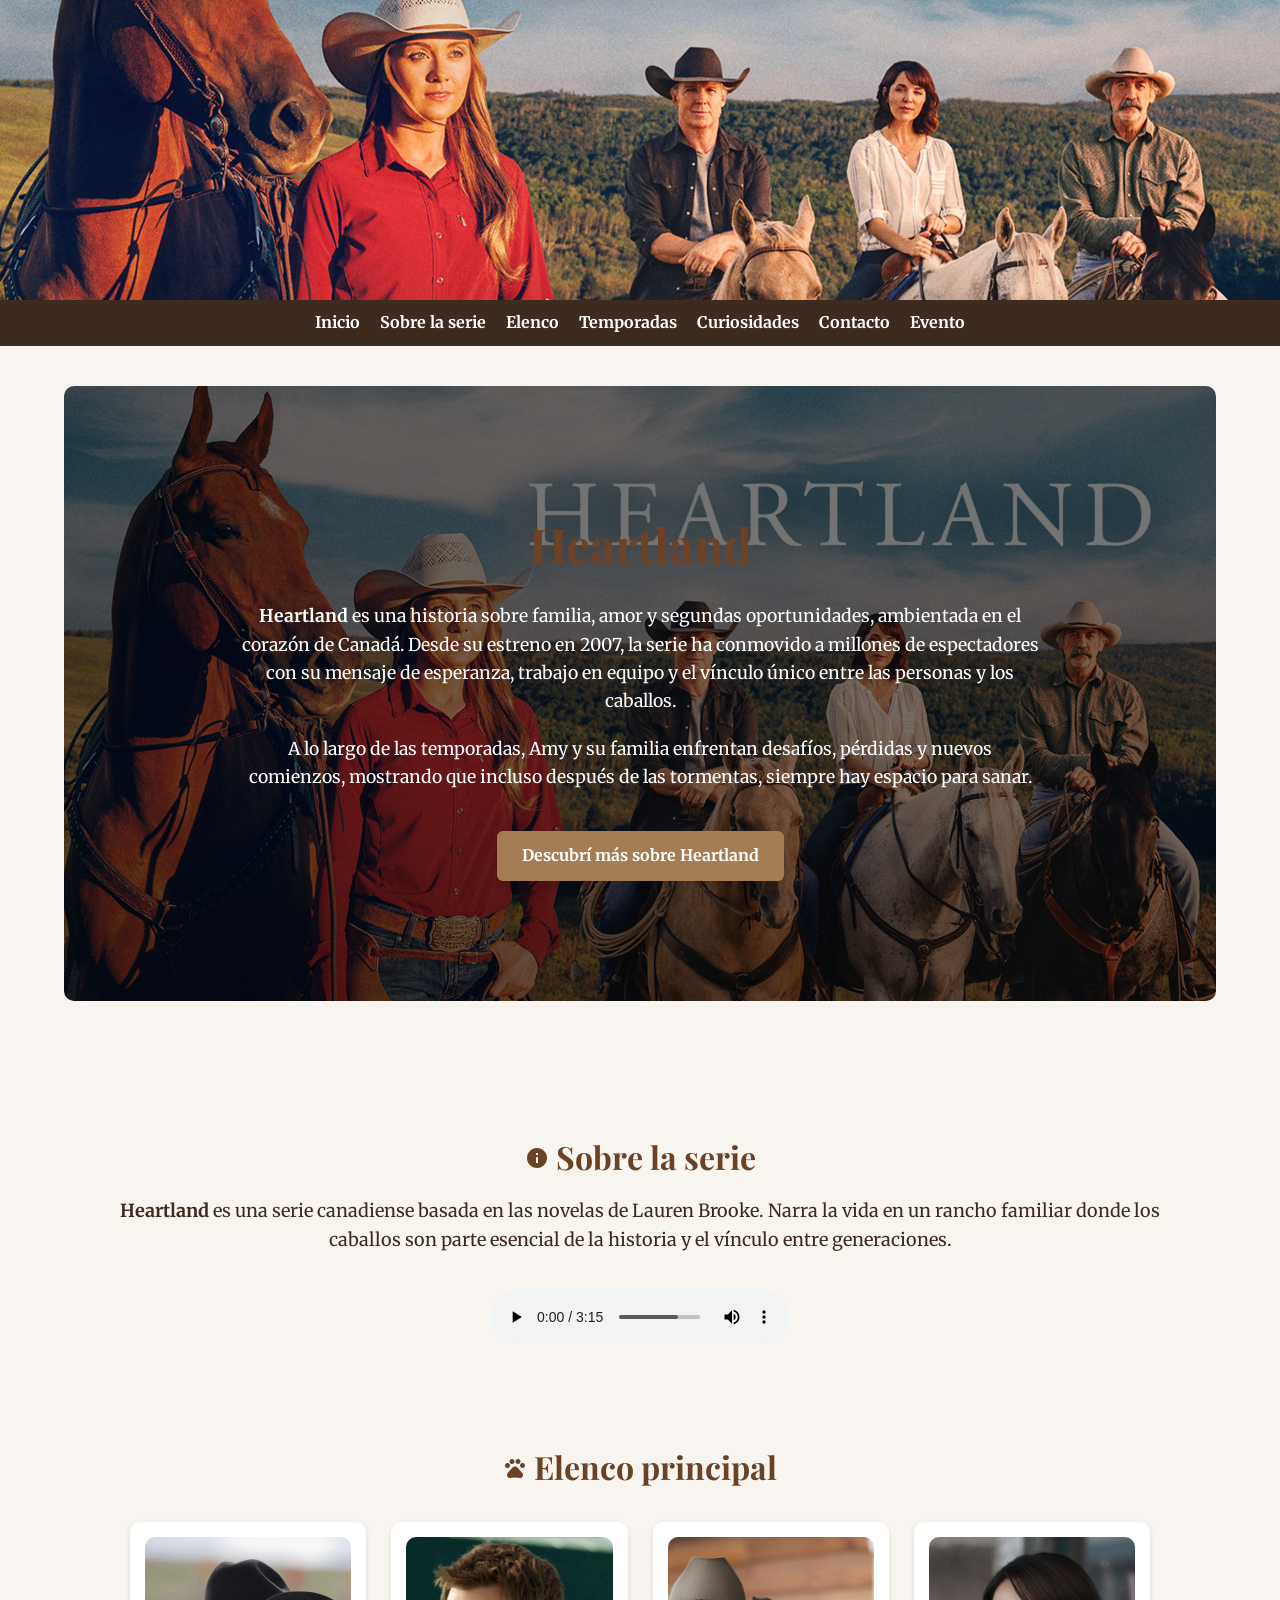
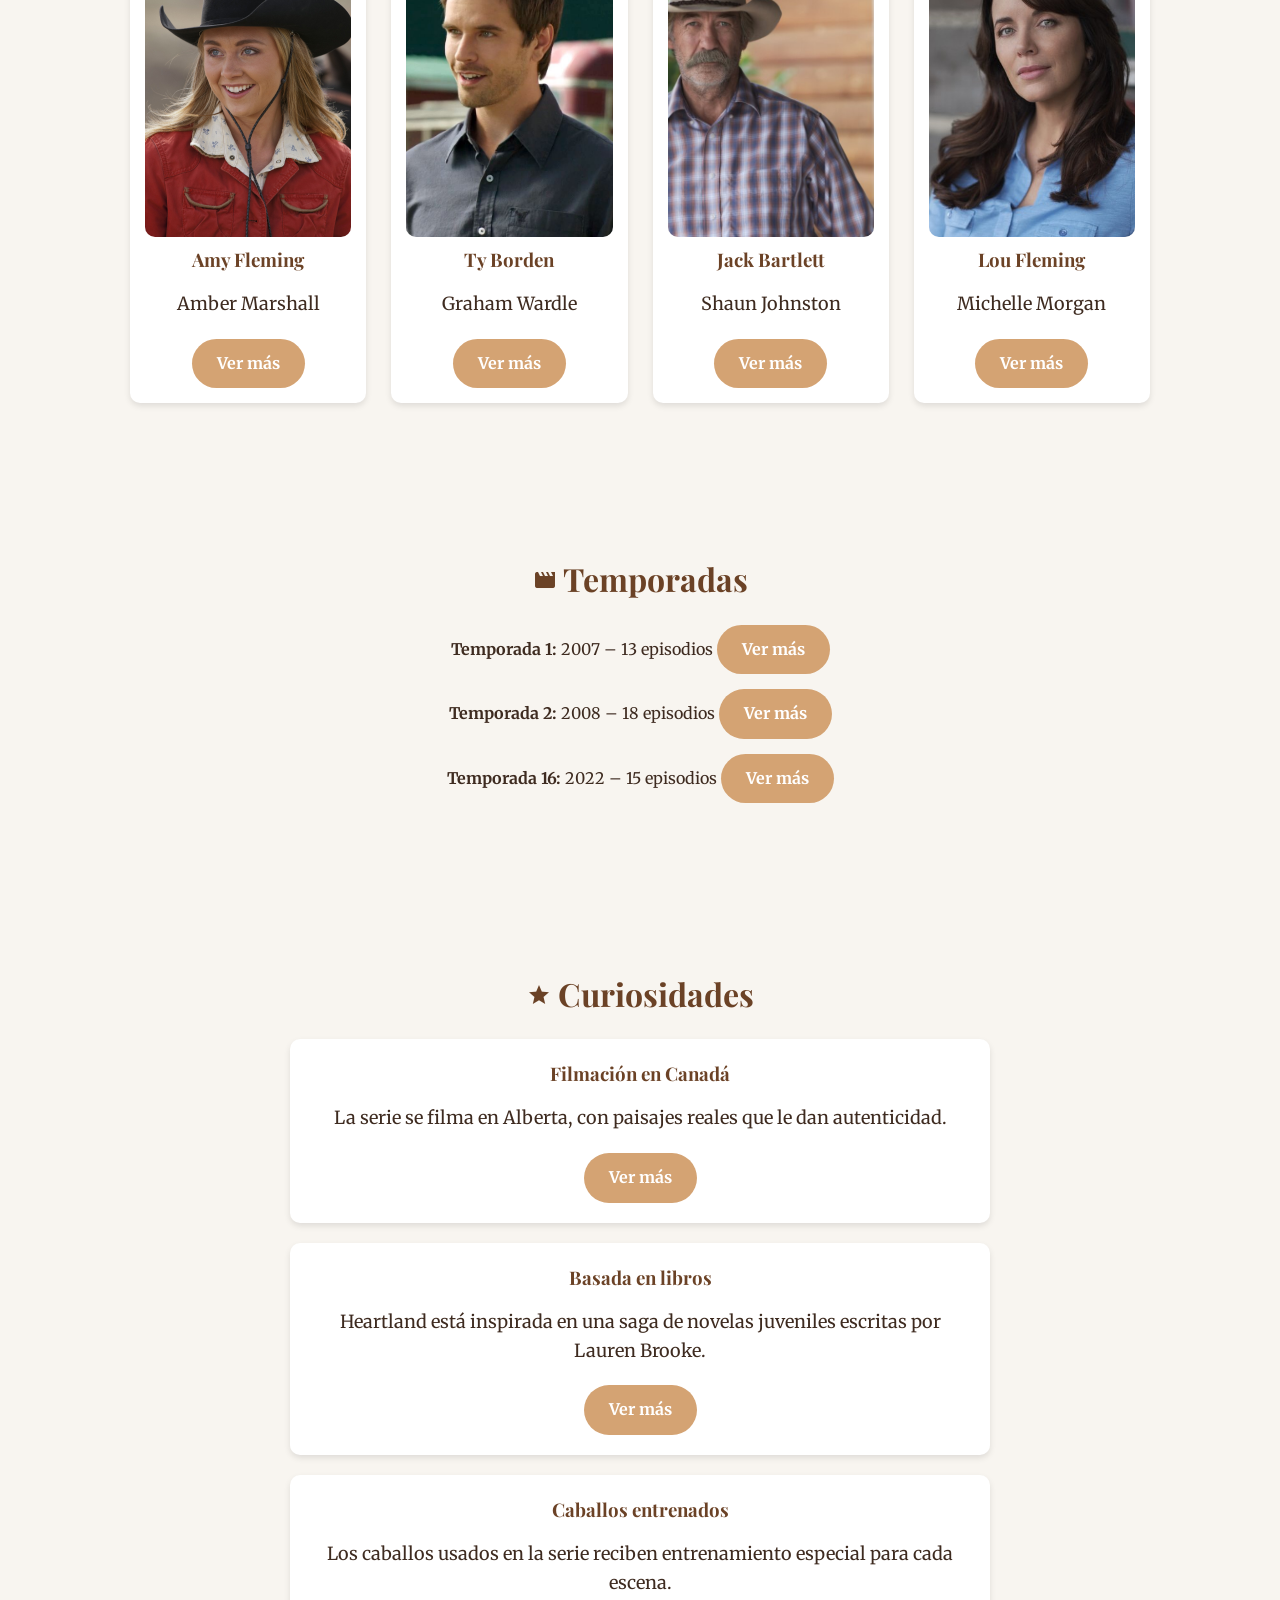
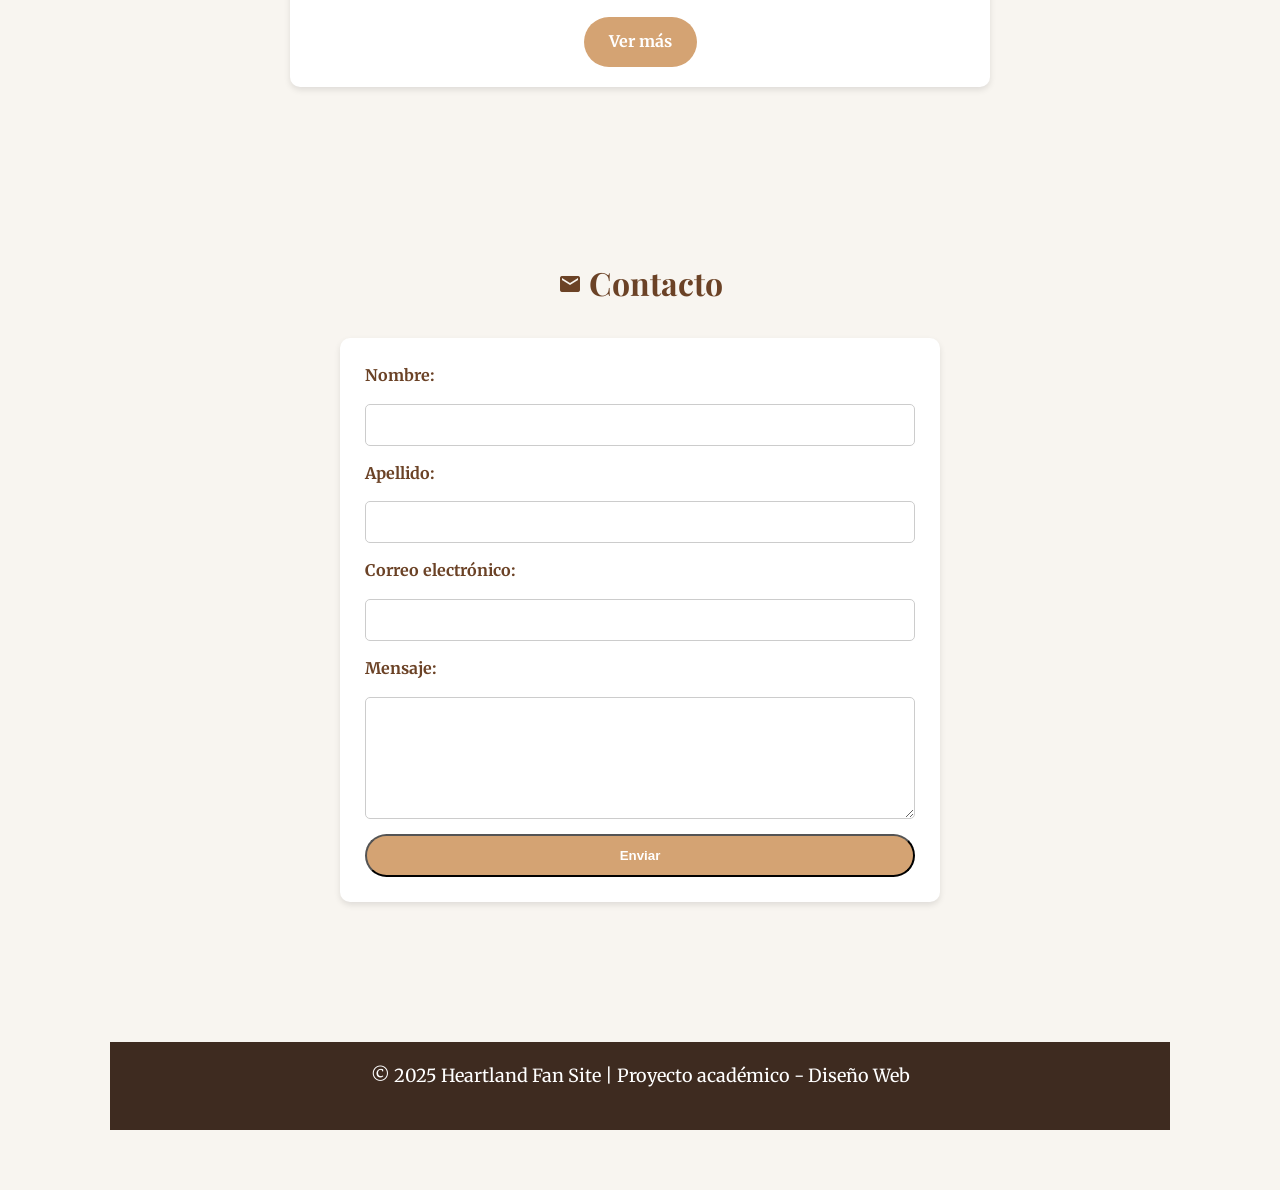
==== HARTLAND/index.html @ e74c9f38 "Add files via upload" ====
<!DOCTYPE html>
<html lang="es">
<head>
  

  <meta charset="UTF-8">
  <meta name="viewport" content="width=device-scale=1.0">
  <title>Heartland - Sitio Oficial</title>
  <!-- Favicon -->
<link rel="apple-touch-icon" sizes="180x180" href="apple-touch-icon.png">
<link rel="icon" type="image/png" sizes="32x32" href="favicon-32x32.png">
<link rel="icon" type="image/png" sizes="16x16" href="favicon-16x16.png">
<link rel="manifest" href="site.webmanifest">

</head>
  <link rel="stylesheet" href="css/style.css">
  <link rel="icon" type="image/png" href="img/favicon.png">

  <!-- Tipografías -->
  <link href="https://fonts.googleapis.com/css2?family=Playfair+Display:wght@400;700&family=Merriweather:wght@300;400;700&display=swap" rel="stylesheet">
  <link href="https://fonts.googleapis.com/icon?family=Material+Icons" rel="stylesheet">
</head>

<body>
  <header>
    
    <img src="img/heartland-poster.jpg" alt="Heartland Banner" class="banner">
    <nav>
      <ul>
        <li><a href="#inicio">Inicio</a></li>
        <li><a href="#sobre">Sobre la serie</a></li>
        <li><a href="#elenco">Elenco</a></li>
        <li><a href="#temporadas">Temporadas</a></li>
        <li><a href="#curiosidades">Curiosidades</a></li>
        <li><a href="#contacto">Contacto</a></li>
        <li><a href="404.html">Evento</a></li>

      </ul>
    </nav>
  </header>

  <!-- Inicio -->
<section id="inicio" class="inicio">
  <div class="contenido">
    <h1>Heartland</h1>
    <p>
      <strong>Heartland</strong> es una historia sobre familia, amor y segundas oportunidades, ambientada en el corazón de Canadá.  
      Desde su estreno en 2007, la serie ha conmovido a millones de espectadores con su mensaje de esperanza, trabajo en equipo y el vínculo único entre las personas y los caballos.
    </p>
    <p>
      A lo largo de las temporadas, Amy y su familia enfrentan desafíos, pérdidas y nuevos comienzos, mostrando que incluso después de las tormentas, siempre hay espacio para sanar.
    </p>
  <a href="sobre.html" class="boton-vidrio">Descubrí más sobre Heartland</a>


  </div>
</section>


  <!-- Sobre la serie -->
  <section id="sobre" class="seccion">
    <h2><span class="material-icons">info</span> Sobre la serie</h2>
    <p><strong>Heartland</strong> es una serie canadiense basada en las novelas de Lauren Brooke. Narra la vida en un rancho familiar donde los caballos son parte esencial de la historia y el vínculo entre generaciones.</p>

    <audio controls>
  <source src="audio/heartland.mp3" type="audio/mpeg">
  Tu navegador no soporta audio.
</audio>


  <!-- Elenco -->
  <section id="elenco" class="seccion">
    <h2><span class="material-icons">pets</span> Elenco principal</h2>

    <div class="personajes">
      <article>
        <img src="img/amy.jpg" alt="Amy Fleming">
        <h3>Amy Fleming</h3>
        <p>Amber Marshall</p>
        <a href="amy.html" class="boton">Ver más</a>
      </article>

      <article>
        <img src="img/ty.jpg" alt="Ty Borden">
        <h3>Ty Borden</h3>
        <p>Graham Wardle</p>
        <a href="ty.html" class="boton">Ver más</a>
      </article>

      <article>
        <img src="img/jack.jpg" alt="Jack Bartlett">
        <h3>Jack Bartlett</h3>
        <p>Shaun Johnston</p>
        <a href="jack.html" class="boton">Ver más</a>
      </article>

      <article>
        <img src="img/lou.jpg" alt="Lou Fleming">
        <h3>Lou Fleming</h3>
        <p>Michelle Morgan</p>
        <a href="lou.html" class="boton">Ver más</a>
      </article>
    </div>
  </section>

  <!-- Temporadas -->
  <section id="temporadas" class="seccion">
    <h2><span class="material-icons">movie</span> Temporadas</h2>
    <ul>
      <li><strong>Temporada 1:</strong> 2007 – 13 episodios <a href="temporada1.html" class="boton">Ver más</a></li>
      <li><strong>Temporada 2:</strong> 2008 – 18 episodios <a href="temporada2.html" class="boton">Ver más</a></li>
      <li><strong>Temporada 16:</strong> 2022 – 15 episodios <a href="temporada16.html" class="boton">Ver más</a></li>
    </ul>
  </section>

  <!-- Curiosidades -->
  <section id="curiosidades" class="seccion">
    <h2><span class="material-icons">star</span> Curiosidades</h2>

    <article>
      <h3>Filmación en Canadá</h3>
      <p>La serie se filma en Alberta, con paisajes reales que le dan autenticidad.</p>
      <a href="curiosidad1.html" class="boton">Ver más</a>
    </article>

    <article>
      <h3>Basada en libros</h3>
      <p>Heartland está inspirada en una saga de novelas juveniles escritas por Lauren Brooke.</p>
      <a href="curiosidad2.html" class="boton">Ver más</a>
    </article>

    <article>
      <h3>Caballos entrenados</h3>
      <p>Los caballos usados en la serie reciben entrenamiento especial para cada escena.</p>
      <a href="curiosidad3.html" class="boton">Ver más</a>
    </article>
  </section>

  <!-- Contacto -->
  <section id="contacto" class="seccion">
    <h2><span class="material-icons">email</span> Contacto</h2>
    <form action="confirmacion.html" method="get" class="formulario">
      <label for="nombre">Nombre:</label>
      <input type="text" id="nombre" name="nombre" required>

      <label for="apellido">Apellido:</label>
      <input type="text" id="apellido" name="apellido" required>

      <label for="correo">Correo electrónico:</label>
      <input type="email" id="correo" name="correo" required>

      <label for="mensaje">Mensaje:</label>
      <textarea id="mensaje" name="mensaje" rows="5" required></textarea>

      <button type="submit" class="boton">Enviar</button>
    </form>
  </section>

  <footer>
    <p>© 2025 Heartland Fan Site | Proyecto académico - Diseño Web</p>
  </footer>
</body>
</html>
---- HARTLAND/css/style.css ----
/* === FUENTES === */
@import url('https://fonts.googleapis.com/css2?family=Playfair+Display:wght@400;700&family=Merriweather:wght@300;400;700&display=swap');

/* === RESETEO BÁSICO === */
* {
  margin: 0;
  padding: 0;
  box-sizing: border-box;
}

body {
  background-color: #f8f5f0;
  color: #3e2b20;
  font-family: 'Merriweather', serif;
  line-height: 1.6;
}

/* === CABECERA === */
header {
  text-align: center;
  background-color: #6b4226;
  color: #fff;
}

.banner {
  width: 100%;
  height: 300px;
  object-fit: cover;
  display: block;
}

/* === NAVEGACIÓN === */
nav {
  background-color: #3e2b20;
  padding: 10px 0;
}

nav ul {
  list-style: none;
  display: flex;
  justify-content: center;
  flex-wrap: wrap;
  gap: 20px;
}

nav a {
  text-decoration: none;
  color: #fff;
  font-weight: bold;
  transition: color 0.3s ease;
}

nav a:hover {
  color: #c49a6c;
}

/* === SECCIONES GENERALES === */
.seccion {
  padding: 60px 20px;
  max-width: 1100px;
  margin: auto;
  text-align: center;
}

h1, h2, h3 {
  font-family: 'Playfair Display', serif;
  color: #6b4226;
  margin-bottom: 15px;
}

h1 {
  font-size: 48px;
}

h2 {
  font-size: 32px;
  margin-top: 30px;
}

p {
  margin-bottom: 20px;
  font-size: 18px;
}

/* === AUDIO === */
audio {
  margin-top: 15px;
  border-radius: 10px;
}

/* === ELENCO === */
.personajes {
  display: grid;
  grid-template-columns: repeat(auto-fit, minmax(220px, 1fr));
  gap: 25px;
  margin-top: 30px;
}

.personajes article {
  background-color: #fff;
  border-radius: 10px;
  box-shadow: 0 3px 6px rgba(0,0,0,0.1);
  padding: 15px;
  transition: transform 0.3s ease, box-shadow 0.3s ease;
}

.personajes article:hover {
  transform: translateY(-5px);
  box-shadow: 0 5px 12px rgba(0,0,0,0.2);
}

.personajes img {
  width: 100%;
  border-radius: 10px;
  height: 300px;
  object-fit: cover;
}

/* === BOTONES === */
.boton {
  display: inline-block;
  background-color: #6b4226;
  color: white;
  padding: 10px 20px;
  border-radius: 5px;
  text-decoration: none;
  transition: background-color 0.3s ease, transform 0.2s ease;
}

.boton:hover {
  background-color: #c49a6c;
  transform: scale(1.05);
}

/* === TEMPORADAS Y CURIOSIDADES === */
#temporadas ul {
  list-style: none;
  margin-top: 20px;
}

#temporadas li {
  margin-bottom: 15px;
}

#curiosidades article {
  background-color: #fff;
  border-radius: 10px;
  padding: 20px;
  margin: 20px auto;
  max-width: 700px;
  box-shadow: 0 3px 6px rgba(0,0,0,0.1);
  transition: transform 0.3s ease, box-shadow 0.3s ease;
}

#curiosidades article:hover {
  transform: translateY(-5px);
  box-shadow: 0 5px 12px rgba(0,0,0,0.2);
}

/* === FORMULARIO === */
form {
  display: flex;
  flex-direction: column;
  gap: 15px;
  background-color: #fff;
  max-width: 600px;
  margin: 30px auto;
  padding: 25px;
  border-radius: 10px;
  box-shadow: 0 3px 6px rgba(0,0,0,0.1);
}

label {
  font-weight: bold;
  color: #6b4226;
  text-align: left;
}

input, textarea {
  padding: 10px;
  border: 1px solid #ccc;
  border-radius: 5px;
  font-family: 'Merriweather', serif;
  font-size: 16px;
}

/* === FOOTER === */
footer {
  background-color: #3e2b20;
  color: #fff;
  text-align: center;
  padding: 20px 0;
  margin-top: 50px;
}

/* === TRANSICIONES GENERALES === */
img, a, button {
  transition: all 0.3s ease;
}
/* === DETALLE PERSONAJE === */
.detalle-personaje {
  max-width: 900px;
  margin: 40px auto;
  background-color: #fff;
  padding: 20px;
  border-radius: 10px;
  box-shadow: 0 0 10px rgba(0,0,0,0.1);
}

.detalle-personaje h2 {
  font-family: 'Playfair Display', serif;
  color: #6b4226;
  text-align: center;
  margin-bottom: 20px;
}

.ficha {
  display: flex;
  gap: 20px;
  align-items: center;
  margin-bottom: 20px;
}

.ficha img {
  width: 250px;
  border-radius: 10px;
}

.ficha ul {
  list-style: none;
  padding: 0;
}

.galeria {
  display: flex;
  gap: 10px;
  justify-content: center;
  flex-wrap: wrap;
  margin: 20px 0;
}

.galeria img {
  width: 200px;
  border-radius: 10px;
  transition: transform 0.3s ease;
}

.galeria img:hover {
  transform: scale(1.05);
}

.boton-volver {
  display: inline-block;
  margin-top: 20px;
  text-decoration: none;
  color: #fff;
  background-color: #6b4226;
  padding: 10px 20px;
  border-radius: 5px;
  font-weight: bold;
}

.boton-volver:hover {
  background-color: #8c5b3c;
}
/* === EFECTO DE APARICIÓN SUAVE === */
.seccion {
  opacity: 0;
  transform: translateY(20px);
  animation: aparecer 1s ease forwards;
}

@keyframes aparecer {
  to {
    opacity: 1;
    transform: translateY(0);
  }
}
.logo {
  width: 100px;
  display: block;
  margin: 15px auto;
}
/* === SECCIÓN INICIO === */
.inicio {
  background: linear-gradient(rgba(0,0,0,0.55), rgba(0,0,0,0.55)), url("../img/heartland-poster.jpg") center/cover no-repeat;
  color: white;
  text-align: center;
  padding: 120px 20px;
  border-radius: 10px;
  margin: 40px auto;
  width: 90%;
}

.inicio .contenido {
  max-width: 800px;
  margin: 0 auto;
}

.inicio h1 {
  font-family: 'Playfair Display', serif;
  font-size: 3em;
  margin-bottom: 20px;
}

.inicio p {
  font-family: 'Merriweather', serif;
  line-height: 1.6;
  font-size: 1.1em;
  margin-bottom: 20px;
}

/* === BOTÓN DESTACADO === */
.boton {
  background-color: #d4a373;
  color: #fff;
  text-decoration: none;
  padding: 12px 25px;
  border-radius: 25px;
  transition: all 0.3s ease;
  font-weight: bold;
}

.boton:hover {
  background-color: #b87c4b;
  transform: scale(1.05);
}
.boton-vidrio {
  display: inline-block;
  margin-top: 20px;
  background-color: #a67c52; /* marrón cálido */
  color: #fff;
  padding: 12px 25px;
  border-radius: 6px;
  text-decoration: none;
  font-weight: bold;
  transition: all 0.3s ease;
  box-shadow: 0 4px 8px rgba(0,0,0,0.15);
}

.boton-vidrio:hover {
  background-color: #8b633f; /* tono más oscuro al pasar el mouse */
  transform: scale(1.05);
}
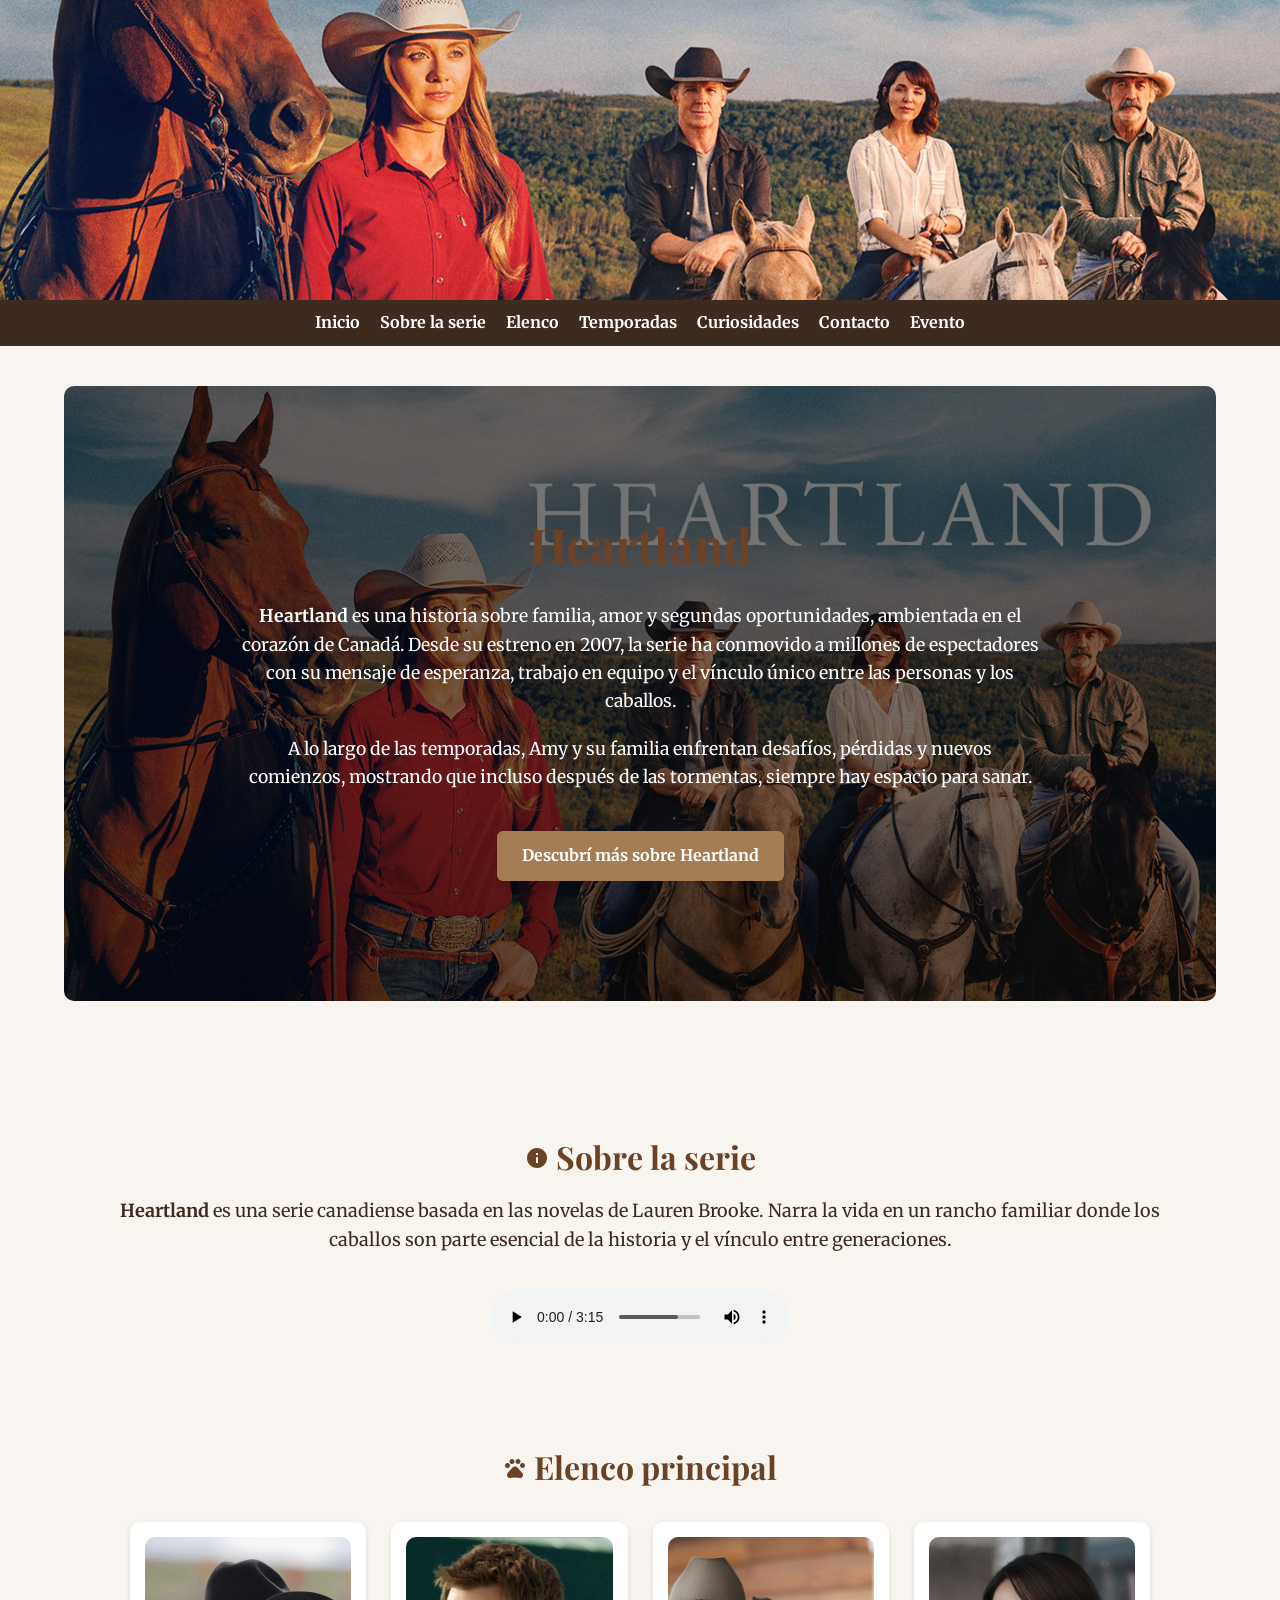
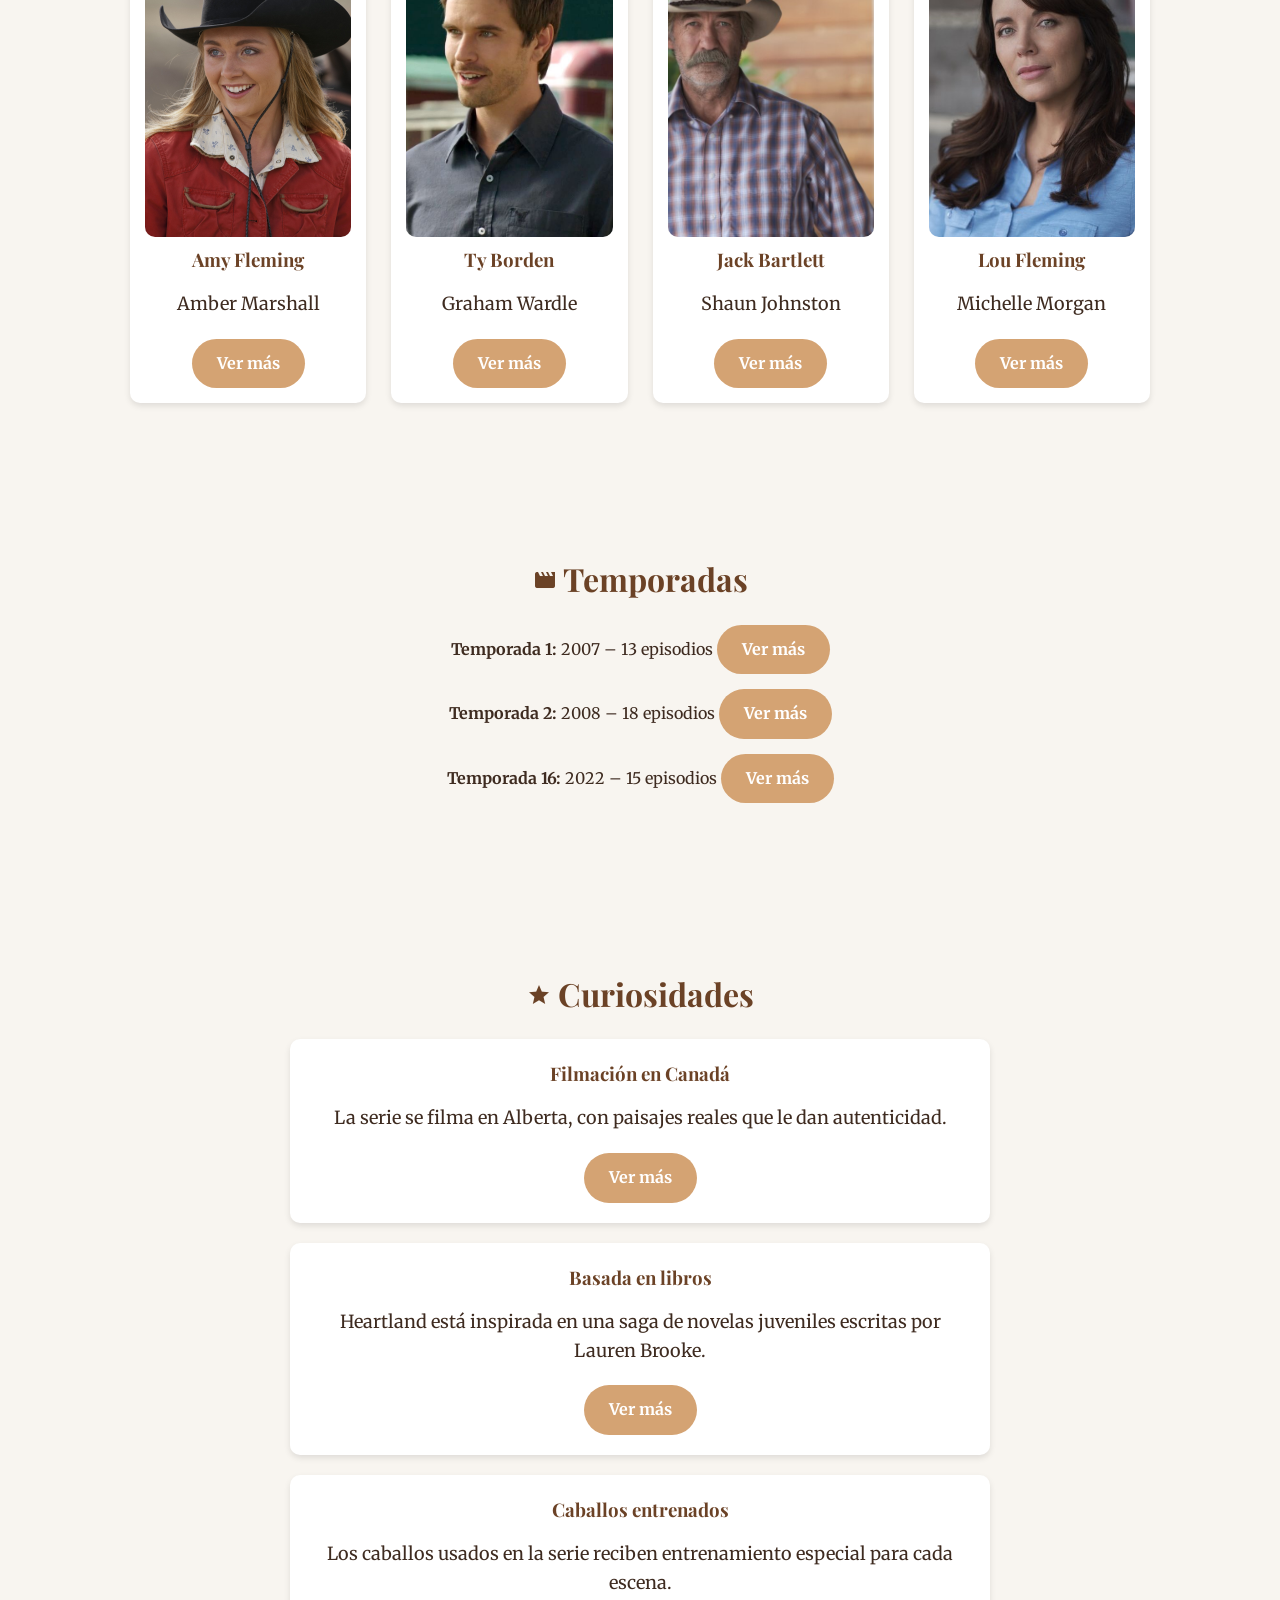
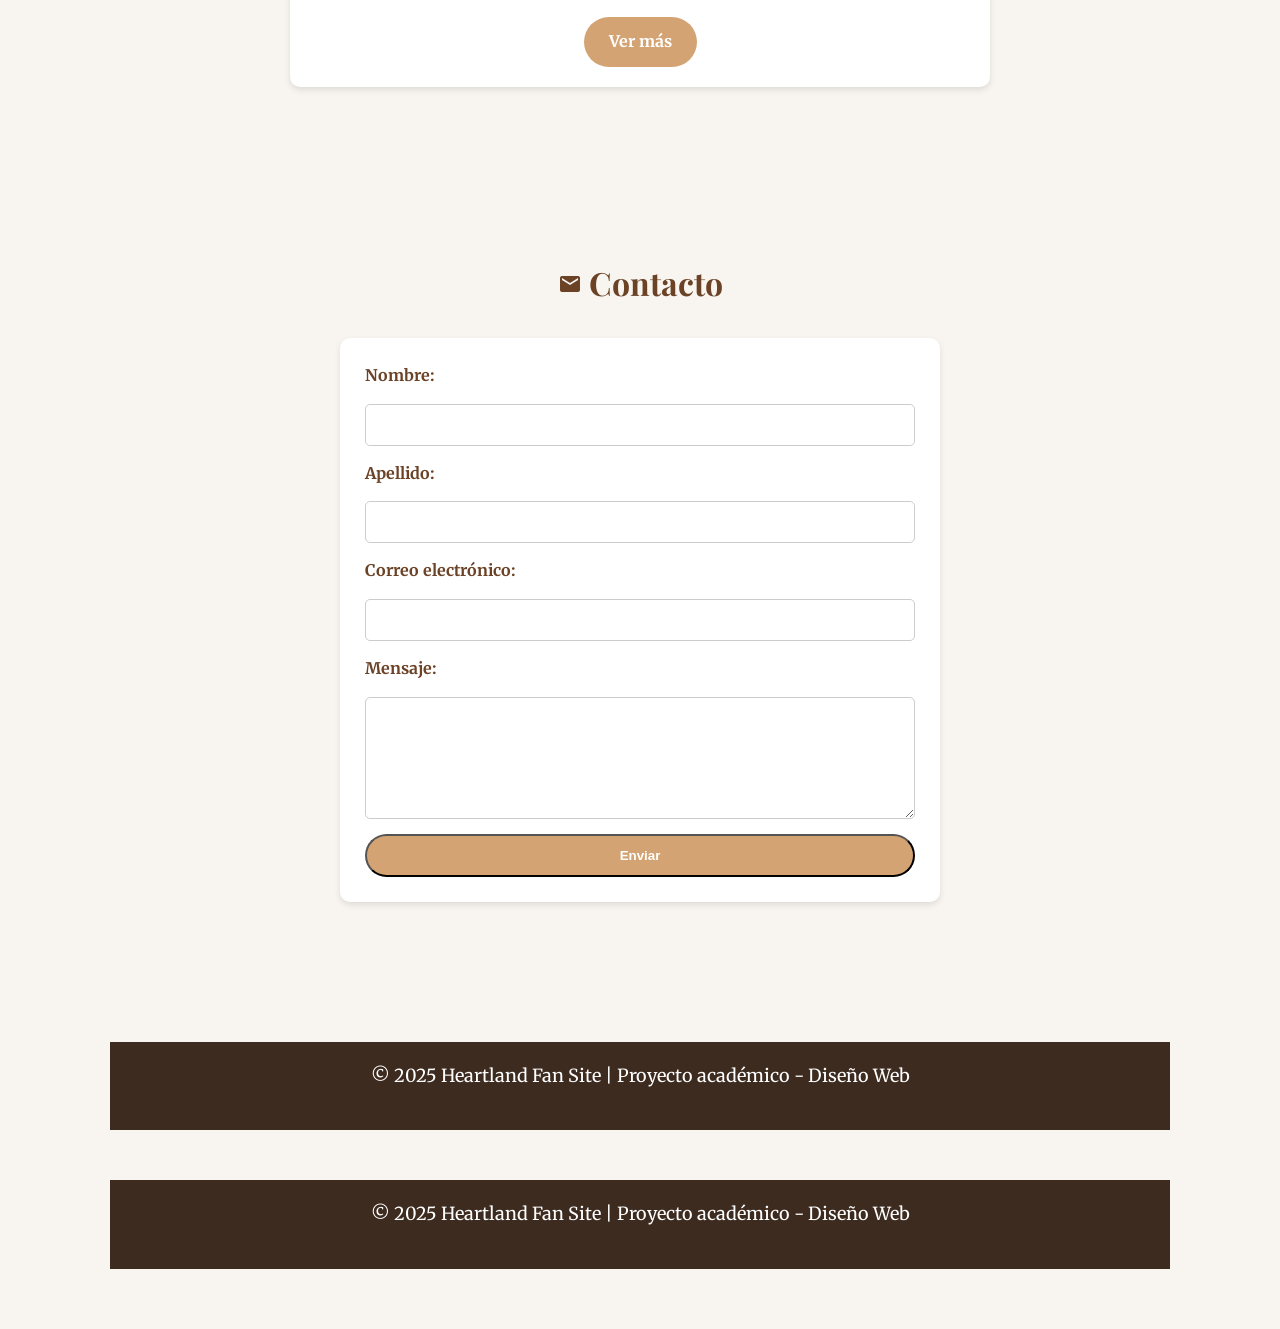
==== commit 86226b85: "Update index.html" ====
--- a/HARTLAND/index.html
+++ b/HARTLAND/index.html
@@ -159,5 +159,12 @@
   <footer>
     <p>© 2025 Heartland Fan Site | Proyecto académico - Diseño Web</p>
   </footer>
+
+  <footer>
+    <p>© 2025 Heartland Fan Site | Proyecto académico - Diseño Web</p>
+  </footer>
+
 </body>
 </html>
+
+
--- a/HARTLAND/css/style.css
+++ b/HARTLAND/css/style.css
@@ -342,3 +342,12 @@
   background-color: #8b633f; /* tono más oscuro al pasar el mouse */
   transform: scale(1.05);
 }
+img {
+  transition: transform 0.4s ease, box-shadow 0.4s ease;
+}
+
+img:hover {
+  transform: scale(1.05);
+  box-shadow: 0 8px 20px rgba(0,0,0,0.4);
+}
+
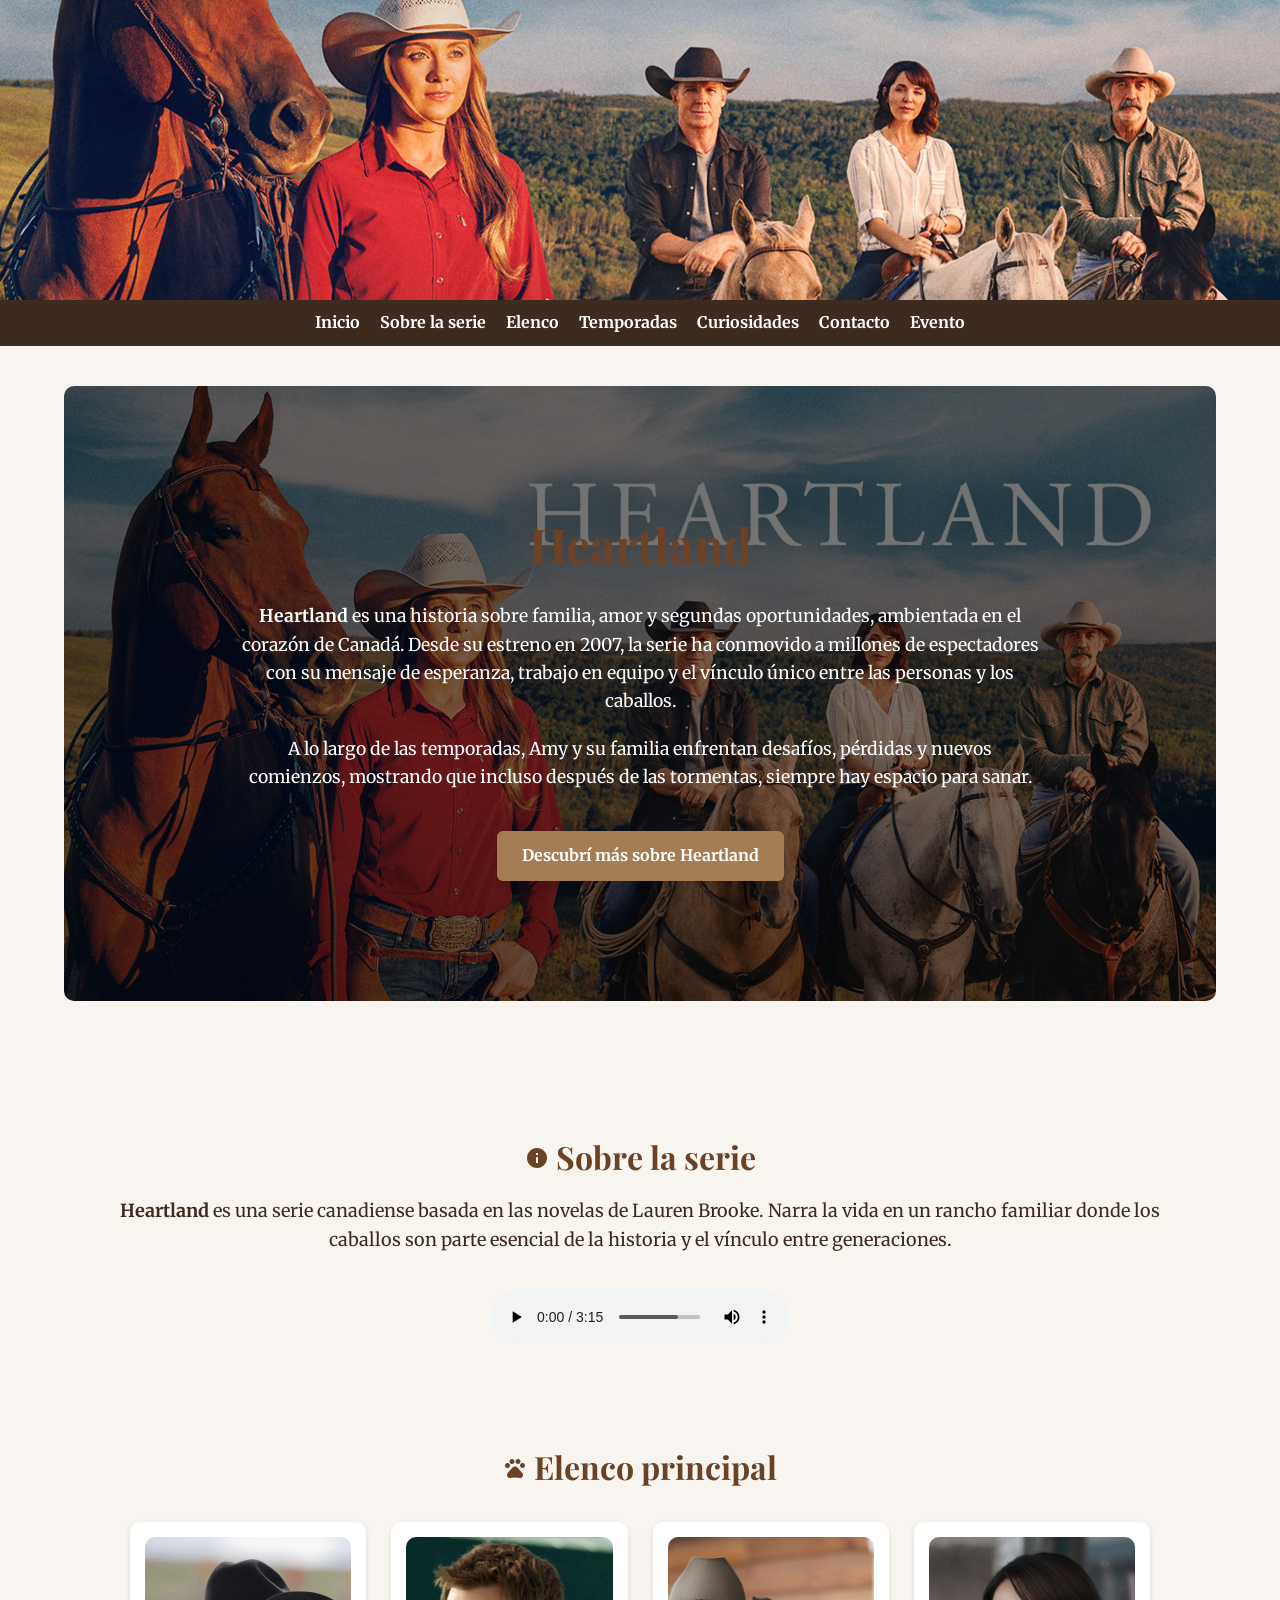
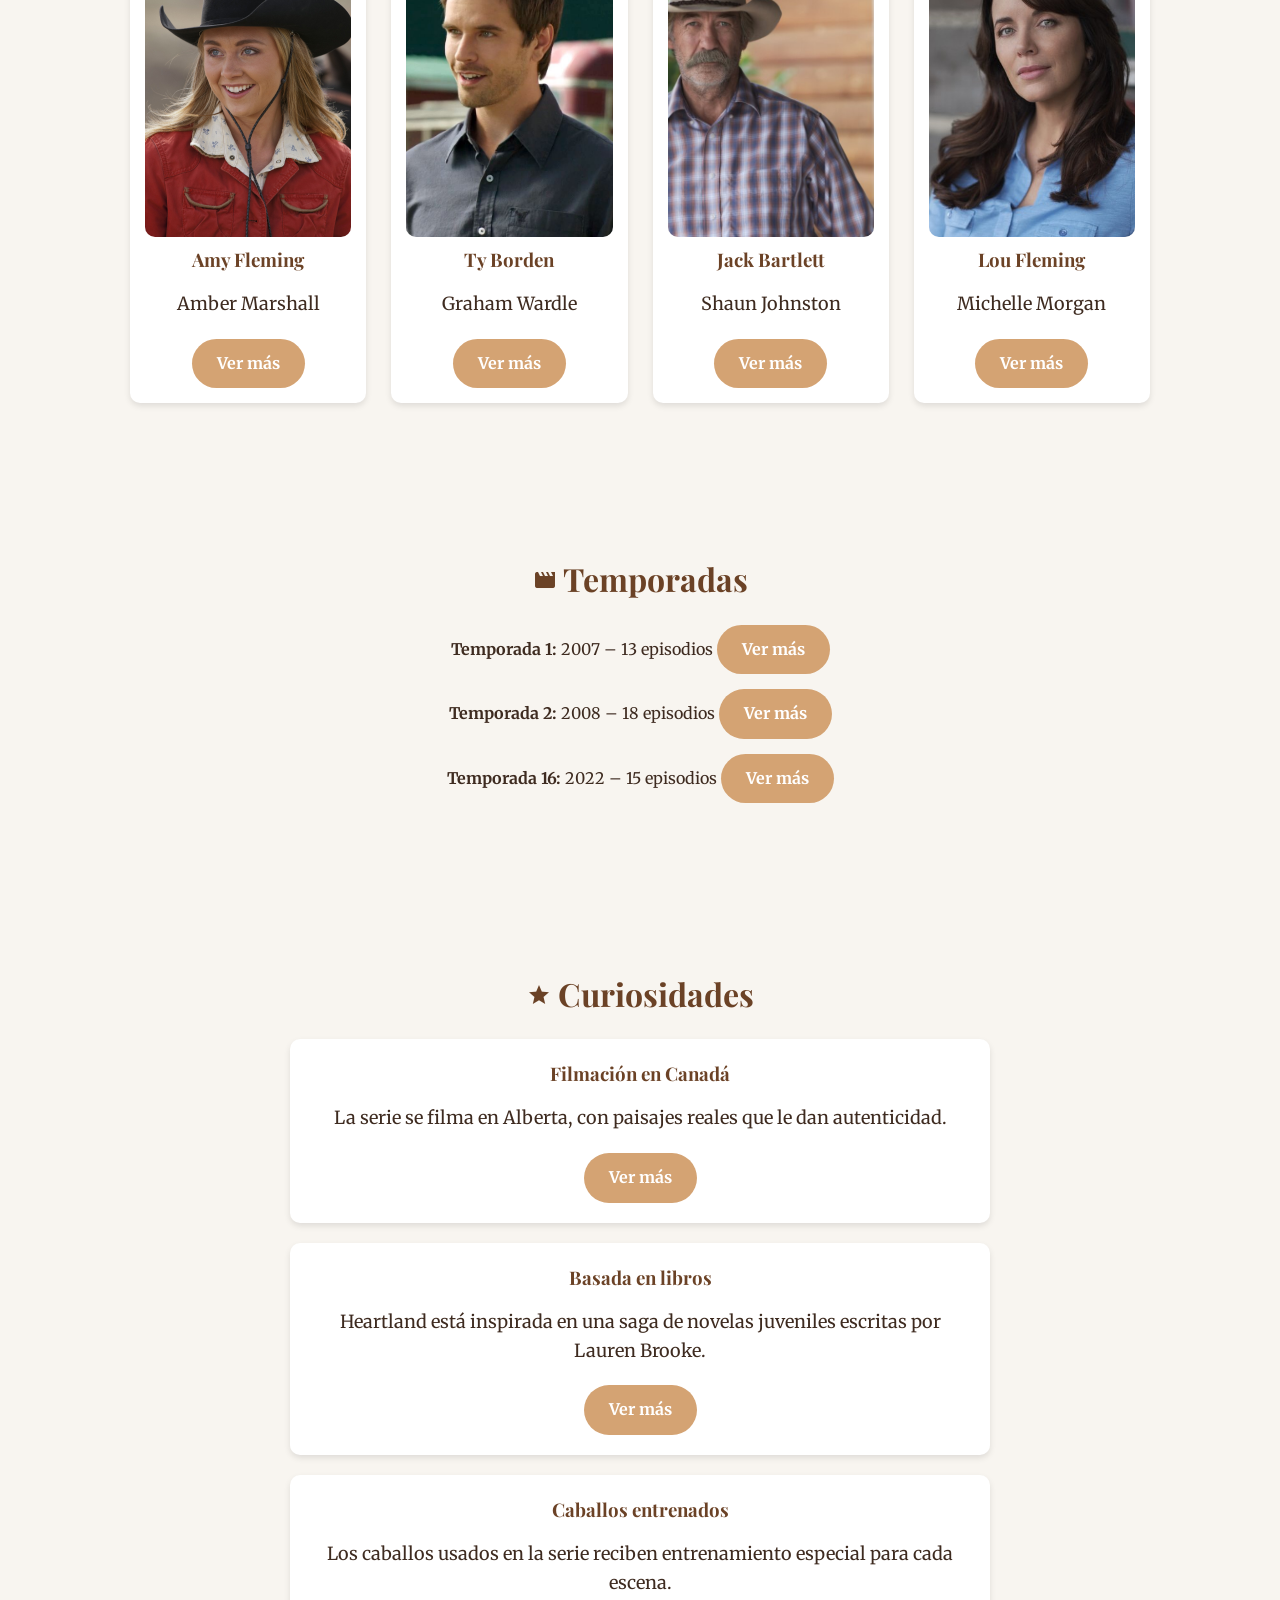
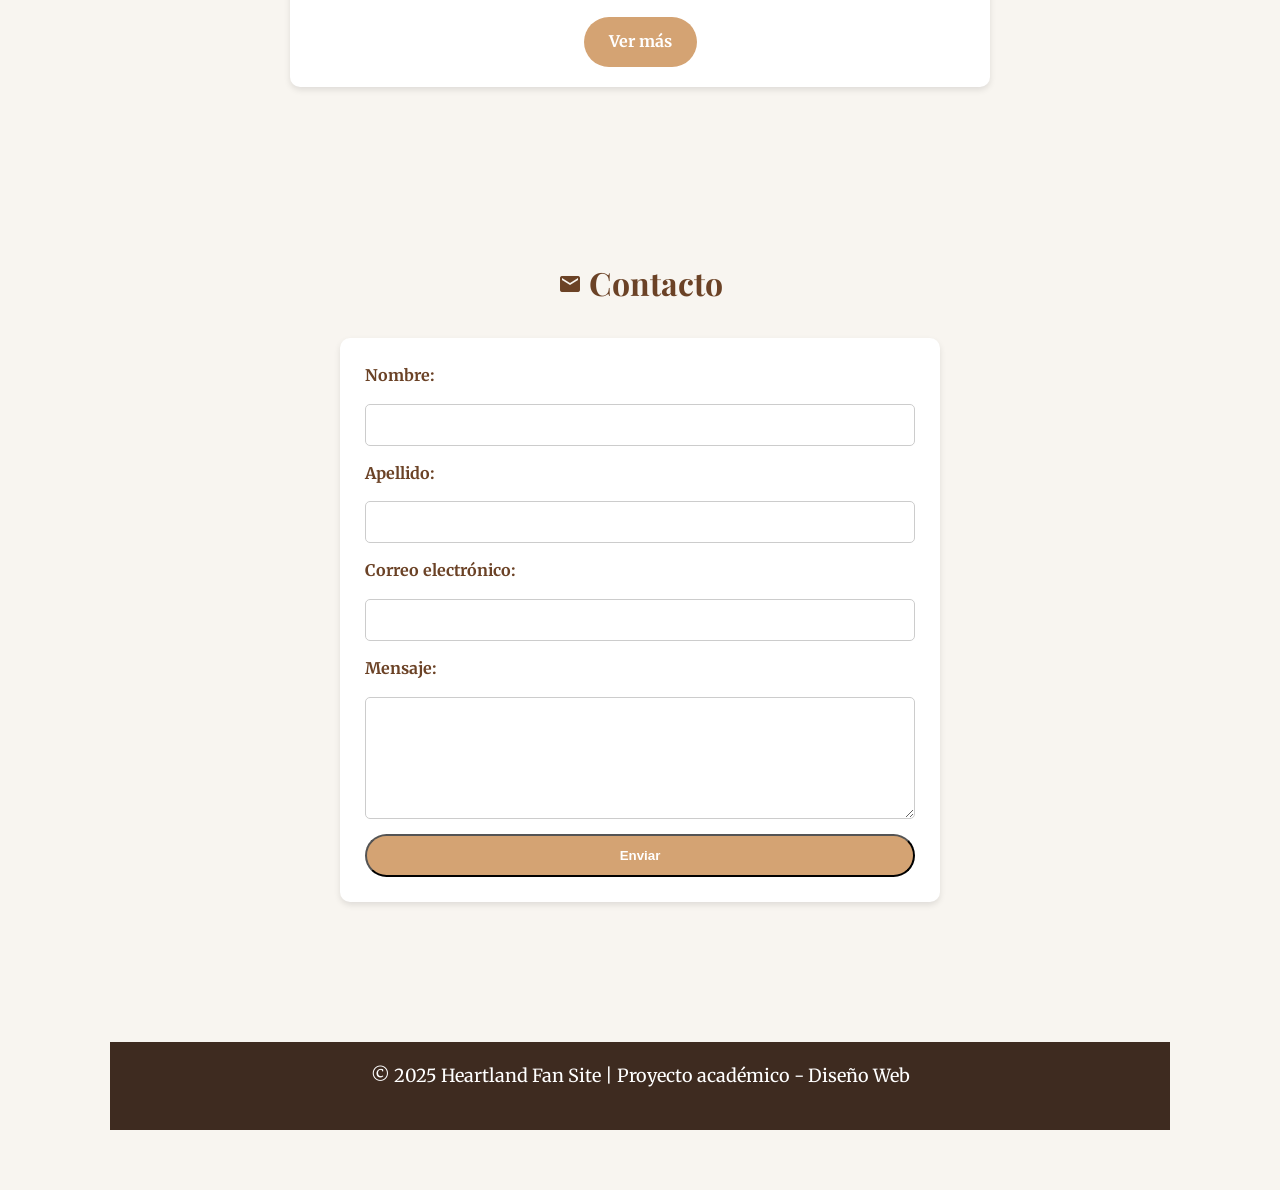
==== commit 2e88af03: "Update index.html" ====
--- a/HARTLAND/index.html
+++ b/HARTLAND/index.html
@@ -160,11 +160,8 @@
     <p>© 2025 Heartland Fan Site | Proyecto académico - Diseño Web</p>
   </footer>
 
-  <footer>
-    <p>© 2025 Heartland Fan Site | Proyecto académico - Diseño Web</p>
-  </footer>
-
 </body>
 </html>
 
 
+
